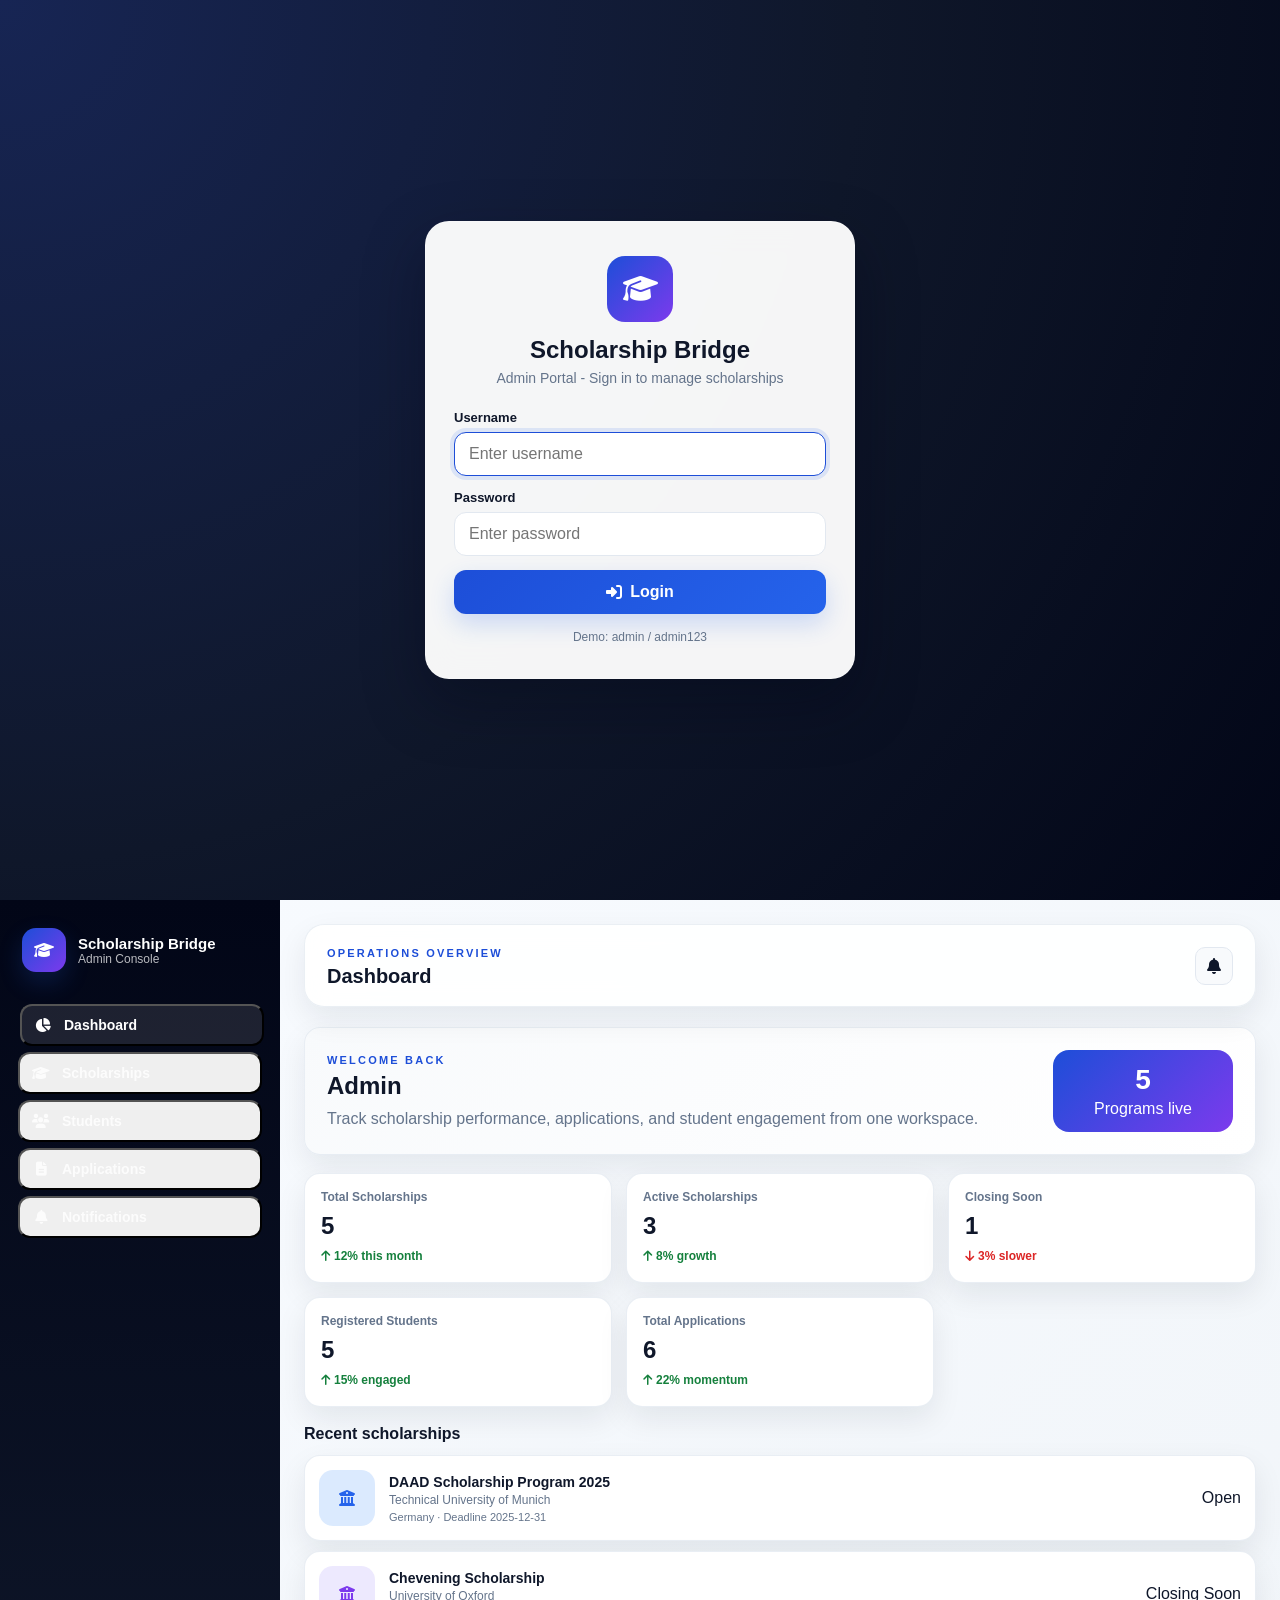
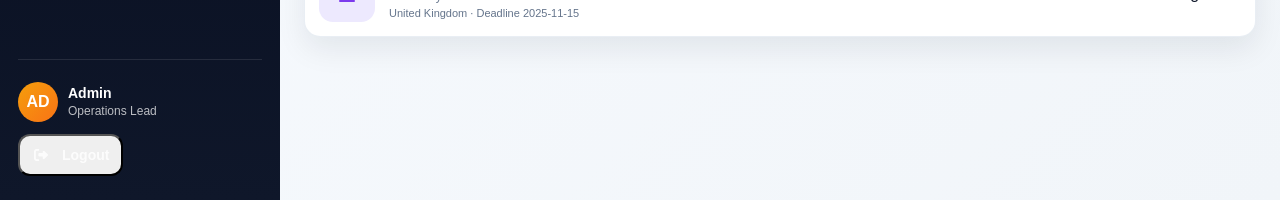
==== docs/index.html @ 98db90e9 "Deploy admin demo with GitHub Pages Co-authored-by: Copilot <223556219+Copilot@users.noreply.github." ====
<!doctype html>
<html lang="en">
<head>
  <meta charset="utf-8">
  <meta name="viewport" content="width=device-width,initial-scale=1">
  <title>Scholarship Bridge - Admin</title>
  <link rel="stylesheet" href="assets/admin.css">
  <link rel="stylesheet" href="https://cdnjs.cloudflare.com/ajax/libs/font-awesome/6.5.2/css/all.min.css">
</head>
<body>
  <div id="loginView" class="login-body">
    <div class="login-card">
      <div class="login-brand">
        <div class="icon"><i class="fas fa-graduation-cap"></i></div>
        <h1>Scholarship Bridge</h1>
        <p>Admin Portal - Sign in to manage scholarships</p>
      </div>
      <div id="loginError" class="flash error" hidden>Invalid username or password.</div>
      <form id="loginForm">
        <div class="form-group">
          <label for="username">Username</label>
          <input id="username" type="text" placeholder="Enter username" required autofocus>
        </div>
        <div class="form-group">
          <label for="password">Password</label>
          <input id="password" type="password" placeholder="Enter password" required>
        </div>
        <button type="submit" class="btn-primary"><i class="fas fa-right-to-bracket"></i> Login</button>
      </form>
      <p style="text-align:center;margin-top:16px;font-size:12px;color:#64748b;">Demo: admin / admin123</p>
    </div>
  </div>

  <div id="adminView" class="app-shell" hidden>
    <aside class="sidebar">
      <div class="sidebar-brand">
        <div class="brand-icon"><i class="fas fa-graduation-cap"></i></div>
        <div class="meta"><h3>Scholarship Bridge</h3><p>Admin Console</p></div>
      </div>
      <nav class="sidebar-nav">
        <button class="sidebar-link active" data-section="dashboard"><i class="fas fa-chart-pie"></i><span>Dashboard</span></button>
        <button class="sidebar-link" data-section="scholarships"><i class="fas fa-graduation-cap"></i><span>Scholarships</span></button>
        <button class="sidebar-link" data-section="students"><i class="fas fa-users"></i><span>Students</span></button>
        <button class="sidebar-link" data-section="applications"><i class="fas fa-file-alt"></i><span>Applications</span></button>
        <button class="sidebar-link" data-section="notifications"><i class="fas fa-bell"></i><span>Notifications</span></button>
      </nav>
      <div class="sidebar-footer">
        <div class="sidebar-user"><div class="avatar">AD</div><div><strong>Admin</strong><span>Operations Lead</span></div></div>
        <button id="logoutButton" class="sidebar-link"><i class="fas fa-right-from-bracket"></i><span>Logout</span></button>
      </div>
    </aside>

    <main class="main-panel">
      <div class="admin-shell">
        <header class="admin-header">
          <div><div class="eyebrow">Operations overview</div><h1 id="pageTitle">Dashboard</h1></div>
          <div class="header-actions"><button class="header-btn" title="Notifications"><i class="fas fa-bell"></i></button></div>
        </header>
        <div class="admin-content">
          <section id="dashboardSection" class="section-view">
            <section class="hero-card">
              <div><div class="eyebrow">Welcome back</div><h2>Admin</h2><p>Track scholarship performance, applications, and student engagement from one workspace.</p></div>
              <div class="hero-metric"><strong>5</strong><span>Programs live</span></div>
            </section>
            <div class="stats-grid">
              <div class="stat-card"><div class="label">Total Scholarships</div><div class="value">5</div><div class="trend up"><i class="fas fa-arrow-up"></i> 12% this month</div></div>
              <div class="stat-card"><div class="label">Active Scholarships</div><div class="value">3</div><div class="trend up"><i class="fas fa-arrow-up"></i> 8% growth</div></div>
              <div class="stat-card"><div class="label">Closing Soon</div><div class="value">1</div><div class="trend down"><i class="fas fa-arrow-down"></i> 3% slower</div></div>
              <div class="stat-card"><div class="label">Registered Students</div><div class="value">5</div><div class="trend up"><i class="fas fa-arrow-up"></i> 15% engaged</div></div>
              <div class="stat-card"><div class="label">Total Applications</div><div class="value">6</div><div class="trend up"><i class="fas fa-arrow-up"></i> 22% momentum</div></div>
            </div>
            <h3 class="section-title">Recent scholarships</h3>
            <div class="list-card"><div class="thumb" style="display:grid;place-items:center;background:#dbeafe;color:#2563eb"><i class="fas fa-university"></i></div><div class="info"><h3>DAAD Scholarship Program 2025</h3><p>Technical University of Munich</p><div class="meta">Germany · Deadline 2025-12-31</div></div><span class="status open">Open</span></div>
            <div class="list-card"><div class="thumb" style="display:grid;place-items:center;background:#ede9fe;color:#7c3aed"><i class="fas fa-building-columns"></i></div><div class="info"><h3>Chevening Scholarship</h3><p>University of Oxford</p><div class="meta">United Kingdom · Deadline 2025-11-15</div></div><span class="status closing">Closing Soon</span></div>
          </section>

          <section id="scholarshipsSection" class="section-view" hidden>
            <h3 class="section-title">Scholarships</h3>
            <div class="list-card"><div class="info"><h3>DAAD Scholarship Program 2025</h3><p>Technical University of Munich · Germany</p></div><span class="status open">Open</span></div>
            <div class="list-card"><div class="info"><h3>Chevening Scholarship</h3><p>University of Oxford · United Kingdom</p></div><span class="status closing">Closing Soon</span></div>
            <div class="list-card"><div class="info"><h3>MEXT Research Scholarship</h3><p>University of Tokyo · Japan</p></div><span class="status open">Open</span></div>
          </section>

          <section id="studentsSection" class="section-view" hidden>
            <h3 class="section-title">Students</h3>
            <div class="list-card"><div class="avatar">AK</div><div class="info"><h3>Ayesha Khan</h3><p>ayesha.khan@email.com · Pakistan</p></div><span class="status open">Active</span></div>
            <div class="list-card"><div class="avatar">JW</div><div class="info"><h3>James Wilson</h3><p>james.w@email.com · USA</p></div><span class="status open">Active</span></div>
          </section>

          <section id="applicationsSection" class="section-view" hidden>
            <h3 class="section-title">Applications</h3>
            <div class="list-card"><div class="info"><h3>Ayesha Khan</h3><p>DAAD Scholarship Program 2025</p></div><span class="status pending">Pending</span></div>
            <div class="list-card"><div class="info"><h3>James Wilson</h3><p>Chevening Scholarship</p></div><span class="status open">Approved</span></div>
          </section>

          <section id="notificationsSection" class="section-view" hidden>
            <h3 class="section-title">Notifications</h3>
            <div class="list-card"><div class="info"><h3>New scholarship added</h3><p>DAAD Scholarship Program 2025 has been published.</p></div></div>
            <div class="list-card"><div class="info"><h3>Application approved</h3><p>James Wilson's Chevening application was approved.</p></div></div>
          </section>
        </div>
      </div>
    </main>
  </div>

  <script>
    const loginView = document.getElementById("loginView");
    const adminView = document.getElementById("adminView");
    const loginError = document.getElementById("loginError");

    function showAdmin() {
      loginView.hidden = true;
      adminView.hidden = false;
    }

    document.getElementById("loginForm").addEventListener("submit", (event) => {
      event.preventDefault();
      const username = document.getElementById("username").value.trim();
      const password = document.getElementById("password").value;
      if (username === "admin" && password === "admin123") {
        sessionStorage.setItem("adminDemo", "true");
        showAdmin();
      } else {
        loginError.hidden = false;
      }
    });

    document.getElementById("logoutButton").addEventListener("click", () => {
      sessionStorage.removeItem("adminDemo");
      adminView.hidden = true;
      loginView.hidden = false;
    });

    document.querySelectorAll("[data-section]").forEach((button) => {
      button.addEventListener("click", () => {
        document.querySelectorAll("[data-section]").forEach((item) => item.classList.remove("active"));
        button.classList.add("active");
        document.querySelectorAll(".section-view").forEach((section) => section.hidden = true);
        document.getElementById(button.dataset.section + "Section").hidden = false;
        document.getElementById("pageTitle").textContent =
          button.dataset.section.charAt(0).toUpperCase() + button.dataset.section.slice(1);
      });
    });

    if (sessionStorage.getItem("adminDemo") === "true") showAdmin();
  </script>
</body>
</html>
---- docs/assets/admin.css ----
:root {
  --navy: #0f172a;
  --navy-light: #1d4ed8;
  --navy-dark: #020617;
  --bg: #f4f7fc;
  --surface: #ffffff;
  --surface-soft: #f8fafc;
  --text: #0f172a;
  --text-muted: #64748b;
  --border: #e2e8f0;
  --green: #15803d;
  --green-bg: #dcfce7;
  --amber: #b45309;
  --amber-bg: #fef3c7;
  --red: #dc2626;
  --red-bg: #fee2e2;
  --blue: #2563eb;
  --blue-bg: #dbeafe;
  --purple: #7c3aed;
  --shadow: 0 12px 30px rgba(15, 23, 42, 0.08);
  --radius: 16px;
  --nav-height: 72px;
  --header-height: 74px;
}

* {
  margin: 0;
  padding: 0;
  box-sizing: border-box;
}

body {
  font-family: "Inter", -apple-system, BlinkMacSystemFont, "Segoe UI", sans-serif;
  background: linear-gradient(135deg, #f7f9fd 0%, #eef4fb 100%);
  color: var(--text);
  min-height: 100vh;
  -webkit-font-smoothing: antialiased;
}

a {
  text-decoration: none;
  color: inherit;
}

button,
input,
select,
textarea {
  font: inherit;
}

.login-body {
  min-height: 100vh;
  display: flex;
  align-items: center;
  justify-content: center;
  padding: 24px;
  background: radial-gradient(circle at top left, #172554 0%, #0f172a 55%, #020617 100%);
}

.login-card {
  width: min(100%, 430px);
  background: rgba(255, 255, 255, 0.96);
  border: 1px solid rgba(255, 255, 255, 0.18);
  border-radius: 24px;
  padding: 34px 28px;
  box-shadow: 0 24px 60px rgba(2, 6, 23, 0.35);
  backdrop-filter: blur(16px);
}

.login-brand {
  text-align: center;
  margin-bottom: 24px;
}

.login-brand .icon {
  width: 66px;
  height: 66px;
  border-radius: 18px;
  display: inline-flex;
  align-items: center;
  justify-content: center;
  background: linear-gradient(135deg, var(--navy-light), var(--purple));
  color: white;
  font-size: 28px;
  margin-bottom: 14px;
}

.login-brand h1 {
  font-size: 24px;
  font-weight: 700;
  color: var(--navy);
}

.login-brand p {
  margin-top: 6px;
  color: var(--text-muted);
  font-size: 14px;
}

.form-group {
  margin-bottom: 14px;
}

.form-group label {
  display: block;
  margin-bottom: 7px;
  font-size: 13px;
  font-weight: 600;
  color: var(--text);
}

.form-group input,
.form-group select,
.form-group textarea {
  width: 100%;
  padding: 12px 14px;
  border: 1.5px solid var(--border);
  border-radius: 12px;
  background: var(--surface);
  color: var(--text);
  transition: border-color 0.2s ease, box-shadow 0.2s ease;
}

.form-group input:focus,
.form-group select:focus,
.form-group textarea:focus {
  outline: none;
  border-color: var(--navy-light);
  box-shadow: 0 0 0 4px rgba(37, 99, 235, 0.12);
}

.form-group textarea {
  min-height: 104px;
  resize: vertical;
}

.btn-primary,
.btn-secondary,
.btn-danger,
.btn-edit {
  border: none;
  cursor: pointer;
  transition: transform 0.2s ease, box-shadow 0.2s ease, background 0.2s ease;
}

.btn-primary:hover,
.btn-secondary:hover,
.btn-danger:hover,
.btn-edit:hover {
  transform: translateY(-1px);
}

.btn-primary {
  width: 100%;
  padding: 13px 14px;
  border-radius: 12px;
  background: linear-gradient(135deg, var(--navy-light), #2563eb);
  color: white;
  font-weight: 700;
  display: inline-flex;
  align-items: center;
  justify-content: center;
  gap: 8px;
  box-shadow: 0 10px 24px rgba(37, 99, 235, 0.2);
}

.btn-secondary {
  width: 100%;
  padding: 12px 14px;
  border-radius: 12px;
  background: var(--surface-soft);
  color: var(--text);
  font-weight: 600;
  border: 1px solid var(--border);
  text-align: center;
  display: inline-block;
  margin-top: 10px;
}

.btn-danger {
  background: var(--red);
  color: white;
  border-radius: 12px;
  padding: 12px 18px;
  font-weight: 700;
}

.btn-edit {
  padding: 13px 20px;
  border-radius: 12px;
  background: linear-gradient(135deg, var(--navy), var(--navy-light));
  color: white;
  font-weight: 700;
}

.flash {
  padding: 12px 14px;
  border-radius: 12px;
  margin-bottom: 14px;
  font-size: 14px;
}

.flash.error {
  background: var(--red-bg);
  color: var(--red);
}

.flash.success {
  background: var(--green-bg);
  color: var(--green);
}

.app-shell {
  display: flex;
  min-height: 100vh;
  background: linear-gradient(135deg, #f8fbff 0%, #f1f5f9 100%);
}

.sidebar {
  width: 280px;
  flex-shrink: 0;
  background: linear-gradient(180deg, #020617 0%, #0f172a 100%);
  color: white;
  padding: 24px 18px;
  display: flex;
  flex-direction: column;
  gap: 20px;
  position: sticky;
  top: 0;
  height: 100vh;
}

.sidebar-brand {
  display: flex;
  align-items: center;
  gap: 12px;
  padding: 4px 4px 12px;
}

.brand-icon {
  width: 44px;
  height: 44px;
  border-radius: 14px;
  display: inline-flex;
  align-items: center;
  justify-content: center;
  background: linear-gradient(135deg, var(--navy-light), var(--purple));
  box-shadow: 0 10px 24px rgba(37, 99, 235, 0.2);
}

.sidebar-brand h3 {
  font-size: 15px;
  font-weight: 700;
}

.sidebar-brand p {
  font-size: 12px;
  color: rgba(255, 255, 255, 0.72);
}

.sidebar-toggle {
  margin-left: auto;
  width: 36px;
  height: 36px;
  border-radius: 10px;
  border: 1px solid rgba(255, 255, 255, 0.14);
  background: rgba(255, 255, 255, 0.06);
  color: white;
  cursor: pointer;
}

.sidebar-nav {
  display: flex;
  flex-direction: column;
  gap: 6px;
}

.sidebar-link {
  display: flex;
  align-items: center;
  gap: 12px;
  padding: 11px 12px;
  border-radius: 12px;
  color: rgba(255, 255, 255, 0.82);
  font-size: 14px;
  font-weight: 600;
  transition: background 0.2s ease, color 0.2s ease;
}

.sidebar-link i {
  width: 18px;
  text-align: center;
}

.sidebar-link:hover,
.sidebar-link.active {
  background: rgba(255, 255, 255, 0.1);
  color: white;
  transform: translateX(2px);
}

.sidebar-footer {
  margin-top: auto;
  padding-top: 12px;
  border-top: 1px solid rgba(255, 255, 255, 0.1);
}

.sidebar-user {
  display: flex;
  align-items: center;
  gap: 10px;
  padding: 10px 0 12px;
}

.sidebar-user .avatar {
  width: 40px;
  height: 40px;
  border-radius: 50%;
  display: flex;
  align-items: center;
  justify-content: center;
  background: linear-gradient(135deg, #f59e0b, #f97316);
  color: white;
  font-weight: 700;
}

.sidebar-user strong {
  display: block;
  font-size: 14px;
}

.sidebar-user span {
  font-size: 12px;
  color: rgba(255, 255, 255, 0.72);
}

.sidebar-collapsed .sidebar {
  width: 92px;
}

.sidebar-collapsed .sidebar-brand .meta,
.sidebar-collapsed .sidebar-link span,
.sidebar-collapsed .sidebar-user span,
.sidebar-collapsed .sidebar-user strong,
.sidebar-collapsed .sidebar-footer .sidebar-link span {
  display: none;
}

.sidebar-collapsed .sidebar-link {
  justify-content: center;
  padding: 12px;
}

.main-panel {
  flex: 1;
  padding: 24px 24px 110px;
}

.admin-shell {
  max-width: 1180px;
  margin: 0 auto;
  background: transparent;
  min-height: auto;
  box-shadow: none;
}

.admin-header {
  background: rgba(255, 255, 255, 0.9);
  color: var(--text);
  padding: 18px 22px;
  display: flex;
  align-items: center;
  justify-content: space-between;
  position: sticky;
  top: 0;
  z-index: 100;
  min-height: var(--header-height);
  border: 1px solid rgba(226, 232, 240, 0.7);
  border-radius: 20px;
  box-shadow: var(--shadow);
  backdrop-filter: blur(12px);
}

.admin-header h1 {
  font-size: 20px;
  font-weight: 700;
}

.admin-header .header-actions {
  display: flex;
  gap: 10px;
  align-items: center;
}

.admin-header .header-btn,
.admin-header .back-btn {
  width: 38px;
  height: 38px;
  border-radius: 10px;
  display: inline-flex;
  align-items: center;
  justify-content: center;
  background: var(--surface-soft);
  color: var(--text);
  border: 1px solid var(--border);
}

.admin-header .back-btn {
  margin-right: 8px;
}

.admin-content {
  padding: 20px 0 0;
}

.eyebrow {
  display: inline-block;
  margin-bottom: 6px;
  font-size: 11px;
  font-weight: 700;
  letter-spacing: 0.2em;
  text-transform: uppercase;
  color: var(--navy-light);
}

.hero-card,
.panel-card,
.stat-card,
.settings-panel,
.detail-section,
.list-card,
.notif-item,
.profile-hero,
.overview-card,
.capability-card,
.settings-item {
  background: var(--surface);
  border: 1px solid rgba(226, 232, 240, 0.75);
  border-radius: var(--radius);
  box-shadow: var(--shadow);
}

.hero-card {
  padding: 22px;
  display: flex;
  align-items: center;
  justify-content: space-between;
  gap: 18px;
  margin-bottom: 18px;
  background: linear-gradient(135deg, rgba(248, 250, 252, 0.98) 0%, rgba(255, 255, 255, 0.98) 100%);
}

.hero-card h2 {
  font-size: 24px;
  margin-bottom: 6px;
}

.hero-card p {
  color: var(--text-muted);
  line-height: 1.6;
}

.hero-metric {
  padding: 14px 16px;
  border-radius: 16px;
  background: linear-gradient(135deg, var(--navy-light), var(--purple));
  color: white;
  min-width: 180px;
  text-align: center;
}

.hero-metric strong {
  display: block;
  font-size: 28px;
  margin-bottom: 4px;
}

.stats-grid {
  display: grid;
  grid-template-columns: repeat(3, minmax(0, 1fr));
  gap: 14px;
  margin-bottom: 18px;
}

.stat-card {
  padding: 16px 16px 18px;
  transition: transform 0.2s ease, box-shadow 0.2s ease;
}

.stat-card:hover {
  transform: translateY(-2px);
}

.stat-card .label {
  font-size: 12px;
  font-weight: 600;
  color: var(--text-muted);
}

.stat-card .value {
  font-size: 24px;
  font-weight: 800;
  margin: 8px 0 6px;
  color: var(--navy);
}

.stat-card .trend {
  font-size: 12px;
  font-weight: 700;
  display: inline-flex;
  align-items: center;
  gap: 4px;
}

.trend.up {
  color: var(--green);
}

.trend.down {
  color: var(--red);
}

.panel-card {
  padding: 18px 20px 20px;
  margin-bottom: 16px;
}

.panel-head {
  display: flex;
  align-items: center;
  justify-content: space-between;
  margin-bottom: 14px;
}

.panel-head h3 {
  font-size: 16px;
  font-weight: 700;
}

.pill {
  padding: 7px 10px;
  border-radius: 999px;
  background: var(--green-bg);
  color: var(--green);
  font-size: 12px;
  font-weight: 700;
}

.chart-bars {
  display: grid;
  grid-template-columns: repeat(7, minmax(0, 1fr));
  align-items: end;
  gap: 10px;
  height: 150px;
  padding-top: 12px;
}

.bar {
  border-radius: 999px 999px 6px 6px;
  background: linear-gradient(180deg, var(--navy-light), var(--purple));
}

.section-title {
  font-size: 16px;
  font-weight: 700;
  margin-bottom: 12px;
  color: var(--text);
}

.list-card {
  display: flex;
  align-items: center;
  gap: 14px;
  padding: 14px;
  margin-bottom: 10px;
  transition: transform 0.2s ease, box-shadow 0.2s ease;
}

.list-card:hover {
  transform: translateY(-1px);
}

.list-card .thumb {
  width: 56px;
  height: 56px;
  border-radius: 14px;
  object-fit: cover;
  background: var(--surface-soft);
  flex-shrink: 0;
}

.list-card .avatar {
  width: 48px;
  height: 48px;
  border-radius: 50%;
  display: inline-flex;
  align-items: center;
  justify-content: center;
  background: linear-gradient(135deg, var(--navy-light), var(--purple));
  color: white;
  font-weight: 700;
  font-size: 14px;
  flex-shrink: 0;
}

.list-card .info {
  flex: 1;
  min-width: 0;
}

.list-card .info h3 {
  font-size: 14px;
  font-weight: 700;
  margin-bottom: 3px;
  white-space: nowrap;
  overflow: hidden;
  text-overflow: ellipsis;
}

.list-card .info p {
  font-size: 12px;
  color: var(--text-muted);
  margin-bottom: 4px;
}

.list-card .meta {
  font-size: 11px;
  color: var(--text-muted);
}

.badge {
  display: inline-block;
  padding: 5px 10px;
  border-radius: 999px;
  font-size: 11px;
  font-weight: 700;
  white-space: nowrap;
}

.badge.open,
.badge.active,
.badge.approved {
  background: var(--green-bg);
  color: var(--green);
}

.badge.closing,
.badge.pending {
  background: var(--amber-bg);
  color: var(--amber);
}

.badge.closed,
.badge.suspended,
.badge.rejected,
.badge.expired {
  background: var(--red-bg);
  color: var(--red);
}

.badge.review,
.badge.under-review {
  background: var(--blue-bg);
  color: var(--blue);
}

.search-bar {
  position: relative;
  margin-bottom: 12px;
}

.search-bar input {
  width: 100%;
  padding: 12px 14px 12px 42px;
  border-radius: 14px;
  border: 1px solid var(--border);
  background: var(--surface);
}

.search-bar i {
  position: absolute;
  left: 14px;
  top: 50%;
  transform: translateY(-50%);
  color: var(--text-muted);
}

.filter-stack {
  display: flex;
  flex-direction: column;
  gap: 10px;
  margin-bottom: 12px;
}

.filter-grid {
  display: flex;
  flex-wrap: wrap;
  gap: 10px;
  align-items: center;
}

.mini-select {
  min-width: 150px;
  padding: 10px 12px;
  border-radius: 12px;
  border: 1px solid var(--border);
  background: var(--surface);
  color: var(--text);
}

.filter-chips {
  display: flex;
  flex-wrap: wrap;
  gap: 8px;
}

.chip {
  display: inline-flex;
  align-items: center;
  justify-content: center;
  padding: 8px 12px;
  border-radius: 999px;
  background: var(--surface-soft);
  border: 1px solid var(--border);
  color: var(--text-muted);
  font-size: 12px;
  font-weight: 700;
}

.chip.active {
  background: var(--navy);
  color: white;
  border-color: var(--navy);
}

.tabs {
  display: flex;
  gap: 8px;
  margin-bottom: 14px;
  padding: 6px;
  border-radius: 14px;
  background: var(--surface-soft);
  border: 1px solid var(--border);
}

.tab {
  flex: 1;
  text-align: center;
  padding: 10px 8px;
  border-radius: 10px;
  color: var(--text-muted);
  font-size: 12px;
  font-weight: 700;
}

.tab.active {
  background: var(--navy);
  color: white;
}

.form-grid {
  display: grid;
  grid-template-columns: repeat(2, minmax(0, 1fr));
  gap: 14px;
}

.field-group {
  margin-bottom: 14px;
}

.field-group label {
  display: block;
  margin-bottom: 7px;
  font-size: 13px;
  font-weight: 700;
  color: var(--text);
}

.field-group input,
.field-group select,
.field-group textarea {
  width: 100%;
  padding: 12px 14px;
  border-radius: 12px;
  border: 1px solid var(--border);
  background: var(--surface);
}

.field-group textarea {
  min-height: 110px;
  resize: vertical;
}

.field-group.full-wide {
  grid-column: 1 / -1;
}

.form-actions {
  display: flex;
  gap: 12px;
  margin-top: 8px;
  flex-wrap: wrap;
}

.form-actions .btn-primary,
.form-actions .btn-secondary {
  width: auto;
  min-width: 180px;
}

.btn-primary.compact {
  width: auto;
  min-width: auto;
  padding: 10px 14px;
}

.profile-hero {
  padding: 22px;
  display: flex;
  align-items: center;
  gap: 16px;
  margin-bottom: 16px;
}

.profile-avatar {
  width: 74px;
  height: 74px;
  border-radius: 50%;
  display: inline-flex;
  align-items: center;
  justify-content: center;
  background: linear-gradient(135deg, var(--navy-light), var(--purple));
  color: white;
  font-size: 26px;
  font-weight: 800;
  flex-shrink: 0;
}

.profile-hero h2 {
  font-size: 20px;
  margin-bottom: 4px;
}

.profile-meta {
  color: var(--text-muted);
  font-size: 14px;
}

.profile-badges {
  display: flex;
  gap: 8px;
  margin-top: 8px;
  flex-wrap: wrap;
}

.overview-grid {
  display: grid;
  grid-template-columns: repeat(4, minmax(0, 1fr));
  gap: 12px;
  margin-bottom: 16px;
}

.overview-card {
  padding: 14px;
  text-align: center;
}

.overview-card .label {
  font-size: 11px;
  color: var(--text-muted);
  font-weight: 700;
  text-transform: uppercase;
  letter-spacing: 0.1em;
}

.overview-card .val {
  margin-top: 8px;
  font-size: 18px;
  font-weight: 800;
  color: var(--navy);
}

.detail-section {
  padding: 16px;
  margin-bottom: 12px;
}

.detail-section h3 {
  font-size: 15px;
  font-weight: 700;
  margin-bottom: 10px;
}

.detail-section p,
.detail-section li {
  color: var(--text-muted);
  line-height: 1.7;
}

.detail-section ul {
  padding-left: 18px;
  margin: 0;
}

.hero-image {
  width: 100%;
  max-height: 220px;
  object-fit: cover;
  border-radius: 20px;
  margin-bottom: 16px;
  box-shadow: var(--shadow);
  background: var(--surface-soft);
}

.detail-title {
  font-size: 24px;
  font-weight: 800;
  margin-bottom: 6px;
}

.detail-subtitle {
  color: var(--text-muted);
  margin-bottom: 12px;
}

.tag-row {
  display: flex;
  flex-wrap: wrap;
  gap: 8px;
  margin-bottom: 16px;
}

.action-row {
  display: flex;
  align-items: center;
  justify-content: space-between;
  gap: 12px;
  margin-top: 10px;
  padding-top: 10px;
}

.btn-delete-icon {
  width: 44px;
  height: 44px;
  border: none;
  border-radius: 12px;
  background: var(--red-bg);
  color: var(--red);
  cursor: pointer;
  display: inline-flex;
  align-items: center;
  justify-content: center;
}

.btn-delete-icon:hover {
  transform: translateY(-1px);
}

.info-row {
  display: flex;
  justify-content: space-between;
  gap: 12px;
  padding: 10px 0;
  border-bottom: 1px solid var(--border);
  font-size: 13px;
}

.info-row:last-child {
  border-bottom: none;
}

.info-row .label {
  color: var(--text-muted);
  font-weight: 600;
}

.info-row .val {
  font-weight: 700;
  color: var(--text);
  text-align: right;
}

.notif-item {
  display: flex;
  gap: 12px;
  padding: 14px;
  margin-bottom: 10px;
  align-items: flex-start;
}

.notif-icon {
  width: 42px;
  height: 42px;
  border-radius: 12px;
  display: inline-flex;
  align-items: center;
  justify-content: center;
  flex-shrink: 0;
}

.notif-icon.blue {
  background: var(--blue-bg);
  color: var(--blue);
}

.notif-icon.green {
  background: var(--green-bg);
  color: var(--green);
}

.notif-icon.amber {
  background: var(--amber-bg);
  color: var(--amber);
}

.notif-icon.purple {
  background: #ede9fe;
  color: var(--purple);
}

.notif-content h4 {
  font-size: 14px;
  font-weight: 700;
  margin-bottom: 4px;
}

.notif-content p {
  font-size: 12px;
  color: var(--text-muted);
  line-height: 1.5;
}

.notif-time {
  margin-top: 6px;
  font-size: 11px;
  color: var(--text-muted);
}

.settings-item {
  display: flex;
  align-items: center;
  gap: 12px;
  padding: 14px;
  margin-bottom: 10px;
}

.settings-item .icon-wrap {
  width: 42px;
  height: 42px;
  border-radius: 12px;
  display: inline-flex;
  align-items: center;
  justify-content: center;
  background: var(--surface-soft);
  color: var(--navy);
}

.settings-item.danger .icon-wrap {
  background: var(--red-bg);
  color: var(--red);
}

.settings-item .text h4 {
  font-size: 14px;
  font-weight: 700;
}

.settings-item .text p {
  font-size: 12px;
  color: var(--text-muted);
}

.settings-item .arrow {
  margin-left: auto;
  color: var(--text-muted);
}

.settings-panel {
  padding: 18px;
  margin-bottom: 12px;
}

.settings-panel h3 {
  font-size: 16px;
  font-weight: 700;
  margin-bottom: 12px;
}

.capability-grid {
  display: grid;
  grid-template-columns: repeat(2, minmax(0, 1fr));
  gap: 12px;
  margin-bottom: 16px;
}

.capability-card {
  padding: 18px 14px;
  text-align: center;
}

.capability-card i {
  font-size: 24px;
  color: var(--navy-light);
  margin-bottom: 10px;
}

.capability-card h4 {
  font-size: 12px;
  font-weight: 700;
  line-height: 1.5;
}

.promo-banner {
  padding: 20px;
  border-radius: var(--radius);
  color: white;
  text-align: center;
  background: linear-gradient(135deg, var(--purple), var(--navy-light));
}

.empty-state {
  text-align: center;
  padding: 36px 20px;
  color: var(--text-muted);
  background: var(--surface);
  border: 1px dashed var(--border);
  border-radius: var(--radius);
}

.empty-state i {
  font-size: 42px;
  margin-bottom: 12px;
  opacity: 0.45;
}

.bottom-nav {
  position: fixed;
  bottom: 0;
  left: 50%;
  transform: translateX(-50%);
  width: 100%;
  max-width: 480px;
  background: rgba(255, 255, 255, 0.95);
  border-top: 1px solid var(--border);
  display: flex;
  justify-content: space-around;
  padding: 8px 0 12px;
  z-index: 200;
  backdrop-filter: blur(10px);
  box-shadow: 0 -10px 24px rgba(15, 23, 42, 0.08);
}

.nav-item {
  display: flex;
  flex-direction: column;
  align-items: center;
  gap: 4px;
  color: var(--text-muted);
  min-width: 60px;
  font-size: 10px;
  font-weight: 700;
  padding: 6px 10px;
}

.nav-item i {
  font-size: 18px;
}

.nav-item.active {
  color: var(--navy-light);
}

.fab {
  position: fixed;
  right: 18px;
  bottom: calc(var(--nav-height) + 10px);
  width: 56px;
  height: 56px;
  border-radius: 50%;
  border: none;
  color: white;
  background: linear-gradient(135deg, var(--navy-light), var(--purple));
  box-shadow: 0 16px 30px rgba(37, 99, 235, 0.25);
  display: inline-flex;
  align-items: center;
  justify-content: center;
  font-size: 20px;
  z-index: 220;
}

@media (max-width: 1100px) {
  .overview-grid {
    grid-template-columns: repeat(2, minmax(0, 1fr));
  }
}

@media (max-width: 900px) {
  .app-shell {
    display: block;
  }

  .sidebar {
    display: none;
  }

  .main-panel {
    padding: 14px 14px calc(var(--nav-height) + 24px);
  }

  .stats-grid {
    grid-template-columns: repeat(2, minmax(0, 1fr));
  }
}

@media (max-width: 680px) {
  .hero-card {
    flex-direction: column;
    align-items: flex-start;
  }

  .hero-metric {
    width: 100%;
  }

  .stats-grid,
  .form-grid,
  .capability-grid,
  .overview-grid {
    grid-template-columns: 1fr;
  }

  .panel-head {
    flex-direction: column;
    align-items: flex-start;
    gap: 8px;
  }

  .form-actions {
    flex-direction: column;
  }

  .filter-grid {
    flex-direction: column;
    align-items: stretch;
  }

  .mini-select {
    min-width: 100%;
  }
}

@media (max-width: 480px) {
  .admin-header {
    padding: 16px 16px;
  }

  .hero-card,
  .panel-card,
  .settings-panel,
  .detail-section,
  .list-card,
  .notif-item,
  .profile-hero {
    border-radius: 14px;
  }
}
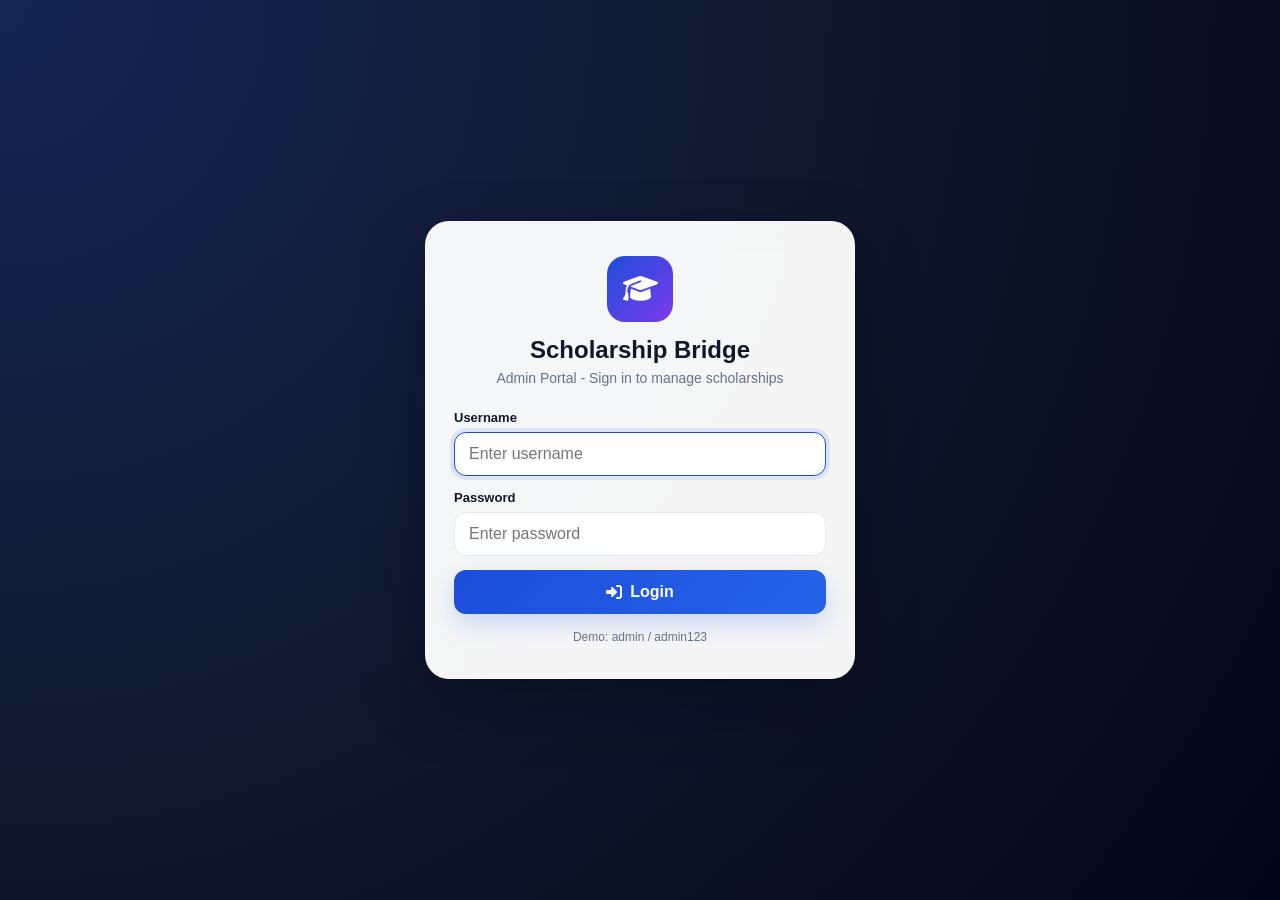
==== commit b100472f: "Fix login and add browser-persisted admin controls Co-authored-by: Copilot <223556219+Copilot@users." ====
--- a/docs/index.html
+++ b/docs/index.html
@@ -75,10 +75,17 @@
           </section>
 
           <section id="scholarshipsSection" class="section-view" hidden>
-            <h3 class="section-title">Scholarships</h3>
-            <div class="list-card"><div class="info"><h3>DAAD Scholarship Program 2025</h3><p>Technical University of Munich · Germany</p></div><span class="status open">Open</span></div>
-            <div class="list-card"><div class="info"><h3>Chevening Scholarship</h3><p>University of Oxford · United Kingdom</p></div><span class="status closing">Closing Soon</span></div>
-            <div class="list-card"><div class="info"><h3>MEXT Research Scholarship</h3><p>University of Tokyo · Japan</p></div><span class="status open">Open</span></div>
+            <div style="display:flex;align-items:center;justify-content:space-between;gap:12px;margin-bottom:16px">
+              <h3 class="section-title" style="margin:0">Scholarships</h3>
+              <button id="addScholarshipButton" class="btn-primary" style="width:auto;padding:11px 16px"><i class="fas fa-plus"></i> Add scholarship</button>
+            </div>
+            <form id="scholarshipForm" class="panel-card" style="margin-bottom:16px" hidden>
+              <div class="form-group"><label for="scholarshipTitle">Title</label><input id="scholarshipTitle" required></div>
+              <div class="form-group"><label for="scholarshipUniversity">University</label><input id="scholarshipUniversity" required></div>
+              <div class="form-group"><label for="scholarshipCountry">Country</label><input id="scholarshipCountry" required></div>
+              <button type="submit" class="btn-primary">Save scholarship</button>
+            </form>
+            <div id="scholarshipList"></div>
           </section>
 
           <section id="studentsSection" class="section-view" hidden>
@@ -118,7 +125,7 @@
       const username = document.getElementById("username").value.trim();
       const password = document.getElementById("password").value;
       if (username === "admin" && password === "admin123") {
-        sessionStorage.setItem("adminDemo", "true");
+            localStorage.setItem("adminDemo", "true");
         showAdmin();
       } else {
         loginError.hidden = false;
@@ -126,7 +133,7 @@
     });
 
     document.getElementById("logoutButton").addEventListener("click", () => {
-      sessionStorage.removeItem("adminDemo");
+      localStorage.removeItem("adminDemo");
       adminView.hidden = true;
       loginView.hidden = false;
     });
@@ -142,7 +149,58 @@
       });
     });
 
-    if (sessionStorage.getItem("adminDemo") === "true") showAdmin();
+    const defaultScholarships = [
+      { id: 1, title: "DAAD Scholarship Program 2025", university: "Technical University of Munich", country: "Germany", status: "Open" },
+      { id: 2, title: "Chevening Scholarship", university: "University of Oxford", country: "United Kingdom", status: "Closing Soon" },
+      { id: 3, title: "MEXT Research Scholarship", university: "University of Tokyo", country: "Japan", status: "Open" }
+    ];
+
+    let scholarships = JSON.parse(localStorage.getItem("scholarships") || "null") || defaultScholarships;
+
+    function renderScholarships() {
+      const list = document.getElementById("scholarshipList");
+      list.innerHTML = scholarships.map((item) => `
+        <div class="list-card">
+          <div class="info">
+            <h3>${item.title.replace(/</g, "&lt;")}</h3>
+            <p>${item.university.replace(/</g, "&lt;")} · ${item.country.replace(/</g, "&lt;")}</p>
+          </div>
+          <span class="status ${item.status === "Open" ? "open" : "closing"}">${item.status}</span>
+          <button class="btn-danger delete-scholarship" data-id="${item.id}" title="Delete" style="margin-left:12px"><i class="fas fa-trash"></i></button>
+        </div>
+      `).join("");
+      document.querySelectorAll(".delete-scholarship").forEach((button) => {
+        button.addEventListener("click", () => {
+          if (!confirm("Delete this scholarship?")) return;
+          scholarships = scholarships.filter((item) => item.id !== Number(button.dataset.id));
+          localStorage.setItem("scholarships", JSON.stringify(scholarships));
+          renderScholarships();
+        });
+      });
+    }
+
+    document.getElementById("addScholarshipButton").addEventListener("click", () => {
+      document.getElementById("scholarshipForm").hidden =
+        !document.getElementById("scholarshipForm").hidden;
+    });
+
+    document.getElementById("scholarshipForm").addEventListener("submit", (event) => {
+      event.preventDefault();
+      scholarships.push({
+        id: Date.now(),
+        title: document.getElementById("scholarshipTitle").value.trim(),
+        university: document.getElementById("scholarshipUniversity").value.trim(),
+        country: document.getElementById("scholarshipCountry").value.trim(),
+        status: "Open"
+      });
+      localStorage.setItem("scholarships", JSON.stringify(scholarships));
+      event.target.reset();
+      event.target.hidden = true;
+      renderScholarships();
+    });
+
+    renderScholarships();
+    if (localStorage.getItem("adminDemo") === "true") showAdmin();
   </script>
 </body>
 </html>
--- a/docs/assets/admin.css
+++ b/docs/assets/admin.css
@@ -29,6 +29,10 @@
   box-sizing: border-box;
 }
 
+[hidden] {
+  display: none !important;
+}
+
 body {
   font-family: "Inter", -apple-system, BlinkMacSystemFont, "Segoe UI", sans-serif;
   background: linear-gradient(135deg, #f7f9fd 0%, #eef4fb 100%);
